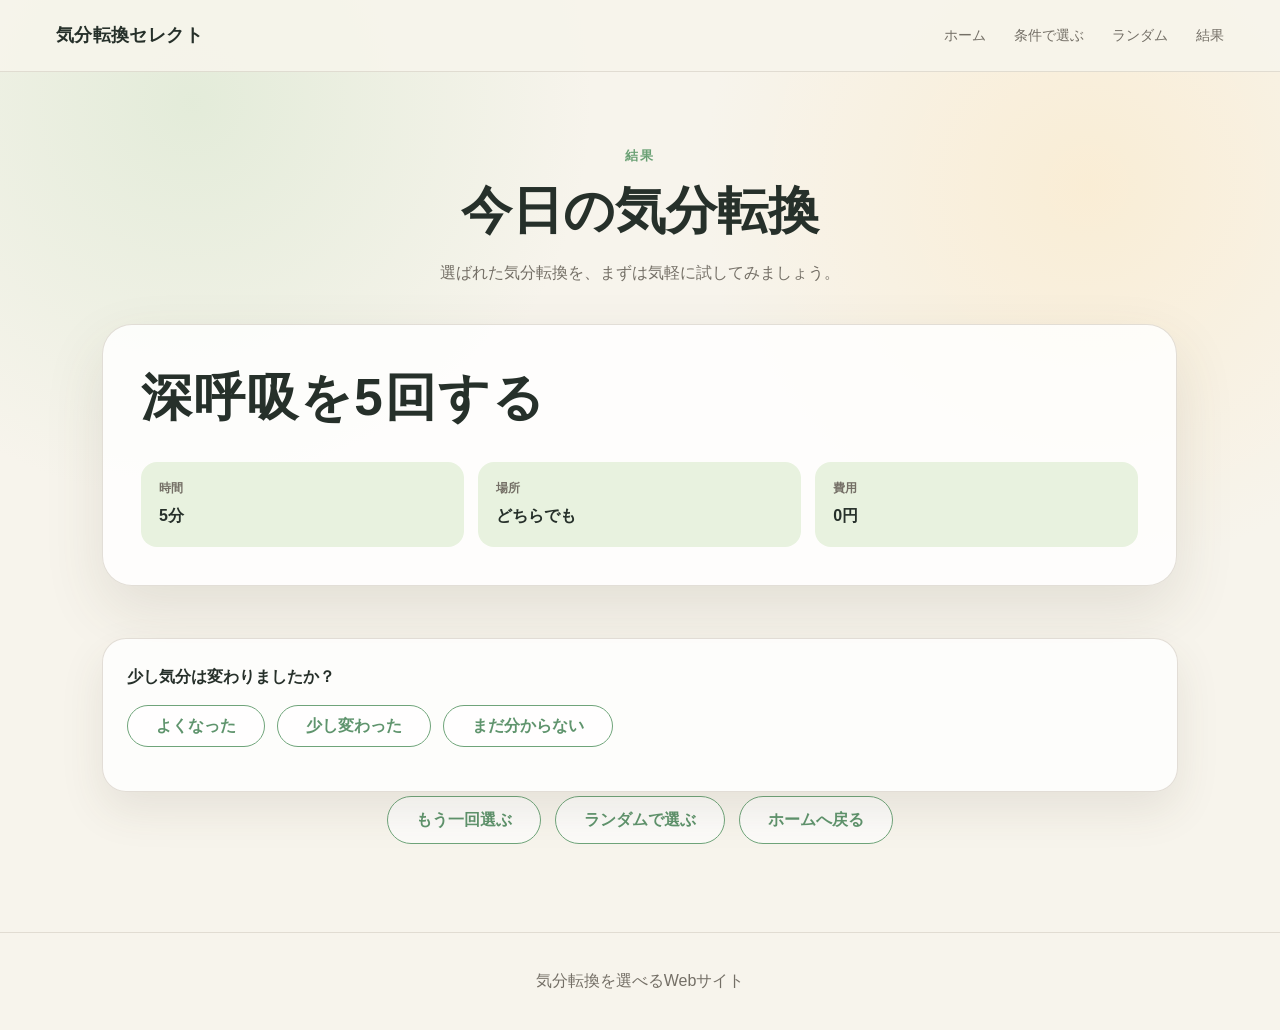
==== result.html @ 0f43956b "Add files via upload" ====
<!DOCTYPE html>
<html lang="ja">
<head>
  <meta charset="UTF-8">
  <meta name="viewport" content="width=device-width, initial-scale=1.0">
  <title>結果 | 気分転換セレクト</title>
  <link rel="stylesheet" href="css/style.css">
</head>

<body>
  <header class="site-header">
    <a class="logo" href="index.html">気分転換セレクト</a>

    <nav class="nav">
      <a href="index.html">ホーム</a>
      <a href="select.html">条件で選ぶ</a>
      <a href="category.html">ランダム</a>
      <a href="result.html">結果</a>
    </nav>
  </header>

  <main>
    <section class="section result-page">
      <div class="section-title center-title">
        <p class="eyebrow">結果</p>

        <h2>今日の気分転換</h2>

        <p>
          選ばれた気分転換を、まずは気軽に試してみましょう。
        </p>
      </div>

      <article class="result-card result-card-large">
        <span class="card-label">Today's Refresh</span>

        <h3 id="resultTitle">深呼吸を5回する</h3>

        <p id="resultText">
          ゆっくり息を吐くことで、短い時間でも気持ちを落ち着かせやすくなります。
        </p>

        <dl>
          <div>
            <dt>時間</dt>
            <dd id="resultTime">5分</dd>
          </div>

          <div>
            <dt>場所</dt>
            <dd id="resultPlace">どちらでも</dd>
          </div>

          <div>
            <dt>費用</dt>
            <dd id="resultCost">0円</dd>
          </div>
        </dl>
      </article>

      <div class="feedback">
        <p>少し気分は変わりましたか？</p>

        <button type="button" data-message="よかったです。">
          よくなった
        </button>

        <button type="button" data-message="少し変化がありました。無理なく続けてみましょう。">
          少し変わった
        </button>

        <button type="button" data-message="もう一回選んでみましょう。">
          まだ分からない
        </button>

        <span id="feedbackMessage" class="feedback-message"></span>
      </div>

      <div class="button-row center-buttons">
        <a class="primary-button secondary-button" href="select.html">
          もう一回選ぶ
        </a>

        <a class="primary-button secondary-button" href="category.html">
          ランダムで選ぶ
        </a>

        <a class="primary-button secondary-button" href="index.html">
          ホームへ戻る
        </a>
      </div>
    </section>
  </main>

  <footer class="footer">
    <p>気分転換を選べるWebサイト</p>
  </footer>

  <script src="js/script.js"></script>
</body>
</html>
---- css/style.css ----
* {
  box-sizing: border-box;
}

html {
  scroll-behavior: smooth;
}

body {
  margin: 0;
  font-family: "Yu Gothic", "Hiragino Sans", "Meiryo", sans-serif;
  color: #26302a;
  background:
    radial-gradient(circle at 15% 10%, rgba(186, 218, 178, 0.32), transparent 28%),
    radial-gradient(circle at 85% 18%, rgba(255, 224, 170, 0.35), transparent 28%),
    #f7f4ec;
  line-height: 1.8;
}

a {
  color: inherit;
  text-decoration: none;
}

.site-header {
  position: sticky;
  top: 0;
  z-index: 20;
  display: flex;
  justify-content: space-between;
  align-items: center;
  height: 72px;
  padding: 0 56px;
  background: rgba(247, 244, 236, 0.9);
  backdrop-filter: blur(12px);
  border-bottom: 1px solid rgba(90, 82, 62, 0.14);
}

.logo {
  font-size: 18px;
  font-weight: 800;
  letter-spacing: 0.02em;
}

.nav {
  display: flex;
  gap: 28px;
  color: #746f66;
  font-size: 14px;
}

.nav a {
  transition: color 0.2s ease;
}

.nav a:hover {
  color: #5f946d;
}

.hero {
  min-height: calc(100vh - 72px);
  display: flex;
  align-items: center;
  padding: 80px 8%;
}

.hero-simple {
  justify-content: center;
  text-align: center;
}

.hero-text {
  max-width: 820px;
}

.eyebrow {
  margin: 0 0 12px;
  color: #6aa074;
  font-size: 13px;
  font-weight: 800;
  letter-spacing: 0.15em;
  text-transform: uppercase;
}

h1 {
  margin: 0 0 24px;
  font-size: clamp(48px, 7vw, 86px);
  line-height: 1.12;
  letter-spacing: 0.03em;
}

h2 {
  margin: 0 0 16px;
  font-size: clamp(32px, 4vw, 52px);
  line-height: 1.25;
}

h3 {
  margin: 0 0 18px;
  font-size: clamp(32px, 4vw, 52px);
  line-height: 1.35;
  letter-spacing: 0.04em;
}

.lead {
  max-width: 620px;
  margin: 0 auto 34px;
  color: #746f66;
  font-size: 17px;
}

.section {
  min-height: calc(100vh - 72px);
  padding: 72px 8% 88px;
}

.section-title {
  max-width: 760px;
  margin-bottom: 36px;
}

.center-title {
  margin-left: auto;
  margin-right: auto;
  text-align: center;
}

.section-title p:not(.eyebrow) {
  margin: 0;
  color: #746f66;
}

.primary-button,
button {
  display: inline-flex;
  justify-content: center;
  align-items: center;
  min-height: 48px;
  padding: 0 28px;
  border: 1px solid #6fa47a;
  border-radius: 999px;
  color: #fff;
  font: inherit;
  font-weight: 800;
  background: #6fa47a;
  cursor: pointer;
  box-shadow: 0 10px 24px rgba(83, 130, 92, 0.18);
  transition: transform 0.18s ease, background 0.18s ease, box-shadow 0.18s ease;
}

.primary-button:hover,
button:hover {
  background: #568760;
  transform: translateY(-2px);
  box-shadow: 0 14px 28px rgba(83, 130, 92, 0.23);
}

.secondary-button {
  color: #5f946d;
  background: rgba(255, 255, 255, 0.58);
  box-shadow: none;
}

.secondary-button:hover {
  color: #fff;
  background: #6fa47a;
}

.button-row {
  display: flex;
  flex-wrap: wrap;
  gap: 14px;
  margin-top: 4px;
}

.center-buttons {
  justify-content: center;
}

/* select page */

.select-page {
  display: flex;
  flex-direction: column;
  justify-content: center;
}

.selector {
  display: grid;
  gap: 18px;
}

.selector-full {
  width: min(1100px, 100%);
  margin: 0 auto;
  grid-template-columns: repeat(4, 1fr);
}

fieldset {
  margin: 0;
  padding: 24px 24px 20px;
  border: 1px solid rgba(126, 112, 82, 0.22);
  border-radius: 24px;
  background: rgba(255, 255, 255, 0.78);
  box-shadow: 0 18px 44px rgba(82, 73, 53, 0.1);
  backdrop-filter: blur(8px);
}

legend {
  padding: 0 8px;
  font-weight: 800;
  color: #26302a;
}

label {
  display: flex;
  align-items: center;
  gap: 10px;
  margin: 13px 0;
  color: #5e5a53;
  cursor: pointer;
}

input[type="radio"] {
  width: 15px;
  height: 15px;
  accent-color: #6fa47a;
  cursor: pointer;
}

.selector-full .button-row {
  grid-column: 1 / -1;
  margin-top: 16px;
}

/* result / random page */

.random-page,
.result-page {
  display: flex;
  flex-direction: column;
  justify-content: center;
}

.random-layout {
  width: min(1000px, 100%);
  margin: 0 auto;
}

.result-card {
  width: min(1100px, 100%);
  margin: 0 auto 26px;
  padding: 38px;
  border: 1px solid rgba(126, 112, 82, 0.22);
  border-radius: 30px;
  background: rgba(255, 255, 255, 0.82);
  box-shadow: 0 24px 60px rgba(82, 73, 53, 0.12);
  backdrop-filter: blur(8px);
}

.result-card-large {
  width: min(1200px, 100%);
}

.card-label {
  display: inline-block;
  margin-bottom: 18px;
  padding: 6px 14px;
  border-radius: 999px;
  color: #5f946d;
  font-size: 12px;
  font-weight: 800;
  background: #e8f2df;
}

.result-card p {
  margin: 0;
  color: #746f66;
}

.result-card dl {
  display: grid;
  grid-template-columns: repeat(3, 1fr);
  gap: 14px;
  margin: 30px 0 0;
}

.result-card dl div {
  padding: 16px 18px;
  border-radius: 16px;
  background: #e8f2df;
}

dt {
  color: #746f66;
  font-size: 12px;
  font-weight: 700;
}

dd {
  margin: 2px 0 0;
  font-weight: 800;
}

.feedback {
  width: min(1200px, 100%);
  margin: 26px auto 0;
  padding: 24px;
  display: flex;
  flex-wrap: wrap;
  gap: 12px;
  border: 1px solid rgba(126, 112, 82, 0.22);
  border-radius: 24px;
  background: rgba(255, 255, 255, 0.78);
  box-shadow: 0 18px 44px rgba(82, 73, 53, 0.1);
  backdrop-filter: blur(8px);
}

.feedback p {
  width: 100%;
  margin: 0 0 2px;
  font-weight: 800;
}

.feedback button {
  min-height: 42px;
  color: #5f946d;
  background: rgba(255, 255, 255, 0.58);
  box-shadow: none;
}

.feedback button:hover,
.feedback button.is-active {
  color: #fff;
  background: #6fa47a;
}

.result-page > .button-row {
  width: min(1200px, 100%);
  margin-left: auto;
  margin-right: auto;
}

/* footer */

.footer {
  padding: 34px 8%;
  color: #746f66;
  text-align: center;
  border-top: 1px solid rgba(90, 82, 62, 0.14);
}

.footer p {
  margin: 0;
}

/* responsive */

@media (max-width: 1100px) {
  .selector-full {
    grid-template-columns: repeat(2, 1fr);
  }
}

@media (max-width: 780px) {
  .site-header {
    height: auto;
    padding: 16px 24px;
    align-items: flex-start;
    flex-direction: column;
    gap: 10px;
  }

  .nav {
    flex-wrap: wrap;
    gap: 16px;
    font-size: 13px;
  }

  .hero,
  .section {
    min-height: auto;
    padding: 58px 24px 72px;
  }

  h1 {
    font-size: 42px;
  }

  h2 {
    font-size: 34px;
  }

  h3 {
    font-size: 30px;
  }

  .selector-full {
    grid-template-columns: 1fr;
  }

  .result-card dl {
    grid-template-columns: 1fr;
  }

  .primary-button,
  button {
    width: 100%;
  }

  .button-row {
    width: 100%;
  }

  .feedback button {
    width: 100%;
  }
}
.hero .button-row {
  justify-content: center;
  align-items: center;
  margin-top: 34px;
  gap: 18px;
}

.hero .primary-button {
  min-width: 150px;
  height: 50px;
  padding: 0 26px;
}

.hero .lead {
  max-width: 680px;
  margin-left: auto;
  margin-right: auto;
  text-align: center;
}

@media (max-width: 780px) {
  .hero .button-row {
    flex-direction: column;
    align-items: center;
  }

  .hero .primary-button {
    width: min(280px, 100%);
  }
}
.primary-button,
button {
  color: #5f946d;
  background: rgba(255, 255, 255, 0.65);
  border: 1px solid #6fa47a;
  box-shadow: none;
}

.primary-button:hover,
button:hover {
  color: #fff;
  background: #6fa47a;
  transform: translateY(-2px);
  box-shadow: 0 12px 26px rgba(83, 130, 92, 0.2);
}

.hero .primary-button {
  color: #5f946d;
  background: rgba(255, 255, 255, 0.65);
}

.hero .primary-button:hover {
  color: #fff;
  background: #6fa47a;
}

.center-buttons .primary-button,
.center-buttons button {
  color: #5f946d;
  background: rgba(255, 255, 255, 0.65);
}

.center-buttons .primary-button:hover,
.center-buttons button:hover {
  color: #fff;
  background: #6fa47a;
}

.result-card p {
  display: none;
}

.card-label {
  display: none;
}

.feedback-message {
  display: block;
  width: 100%;
  margin-top: 8px;
  color: #5f946d;
  font-size: 14px;
  font-weight: 700;
}
.feedback-message {
  display: block;
  width: 100%;
  margin-top: 8px;
  color: #5f946d;
  font-size: 14px;
  font-weight: 700;
}

body {
  animation: pageFadeIn 0.99s ease both;
}

body.page-leave {
  opacity: 0;
  transform: translateY(8px);
  transition: opacity 0.25s ease, transform 0.25s ease;
}

@keyframes pageFadeIn {
  from {
    opacity: 0;
    transform: translateY(8px);
  }

  to {
    opacity: 1;
    transform: translateY(0);
  }
}
body {
  animation: pageIn 0.45s ease both;
}

@keyframes pageIn {
  from {
    opacity: 0;
    transform: translateY(10px);
  }

  to {
    opacity: 1;
    transform: translateY(0);
  }
}

.result-card {
  animation: cardIn 0.5s ease both;
}

@keyframes cardIn {
  from {
    opacity: 0;
    transform: translateY(18px) scale(0.98);
  }

  to {
    opacity: 1;
    transform: translateY(0) scale(1);
  }
}

button:active,
.primary-button:active {
  transform: scale(0.96);
}
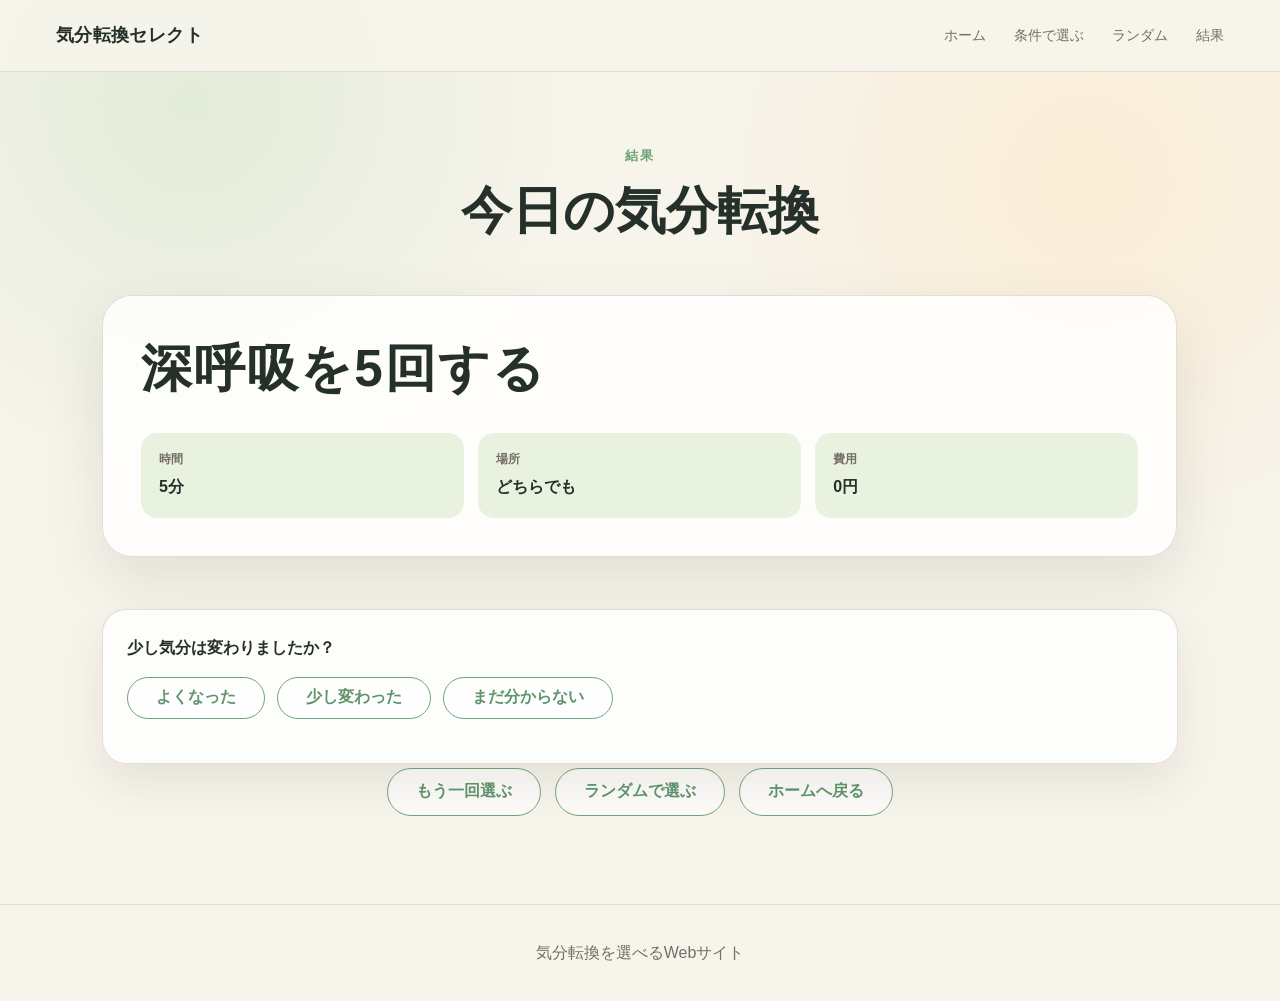
==== commit 09f298ca: "Update result.html" ====
--- a/result.html
+++ b/result.html
@@ -27,17 +27,17 @@
         <h2>今日の気分転換</h2>
 
         <p>
-          選ばれた気分転換を、まずは気軽に試してみましょう。
+         
         </p>
       </div>
 
       <article class="result-card result-card-large">
         <span class="card-label">Today's Refresh</span>
 
-        <h3 id="resultTitle">深呼吸を5回する</h3>
+        <h3 id="resultTitle"></h3>
 
         <p id="resultText">
-          ゆっくり息を吐くことで、短い時間でも気持ちを落ち着かせやすくなります。
+         
         </p>
 
         <dl>
@@ -65,7 +65,7 @@
           よくなった
         </button>
 
-        <button type="button" data-message="少し変化がありました。無理なく続けてみましょう。">
+        <button type="button" data-message="無理なく続けてみましょう。">
           少し変わった
         </button>
 
@@ -98,4 +98,4 @@
 
   <script src="js/script.js"></script>
 </body>
-</html>+</html>
